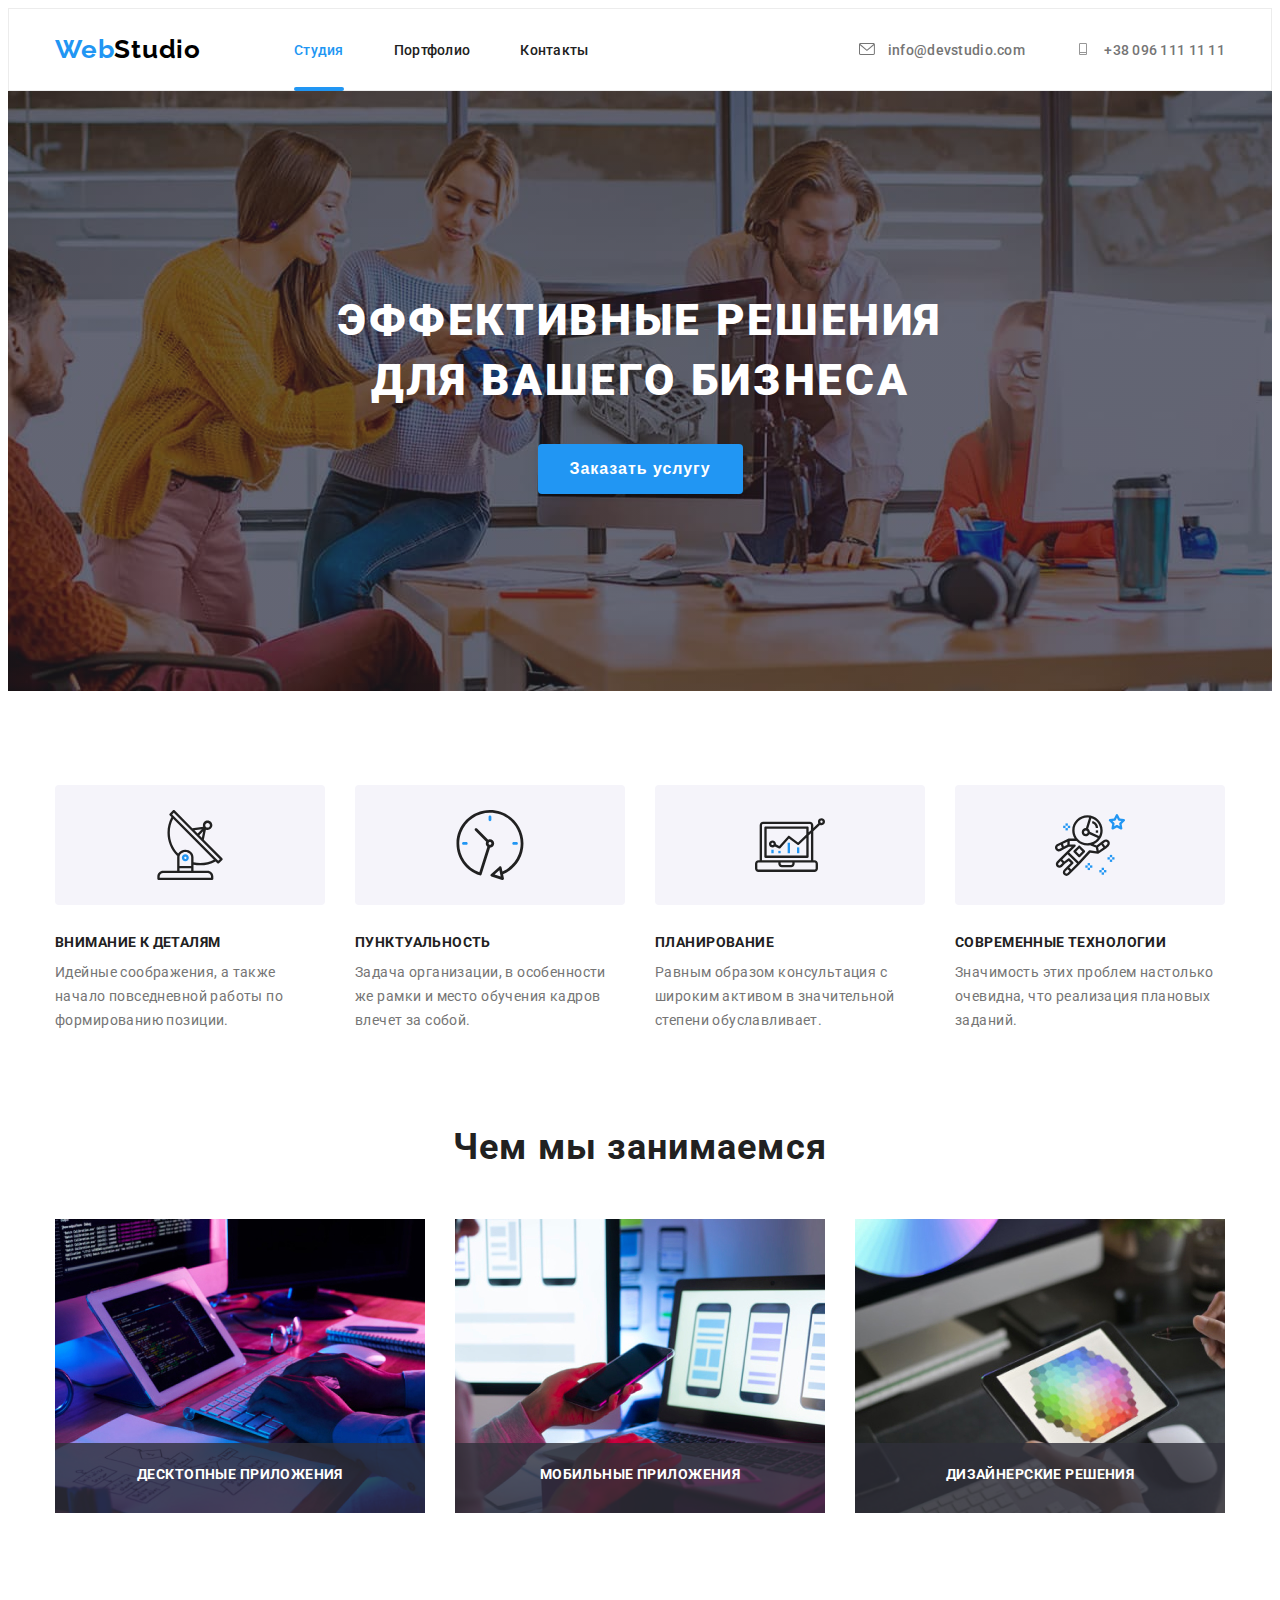
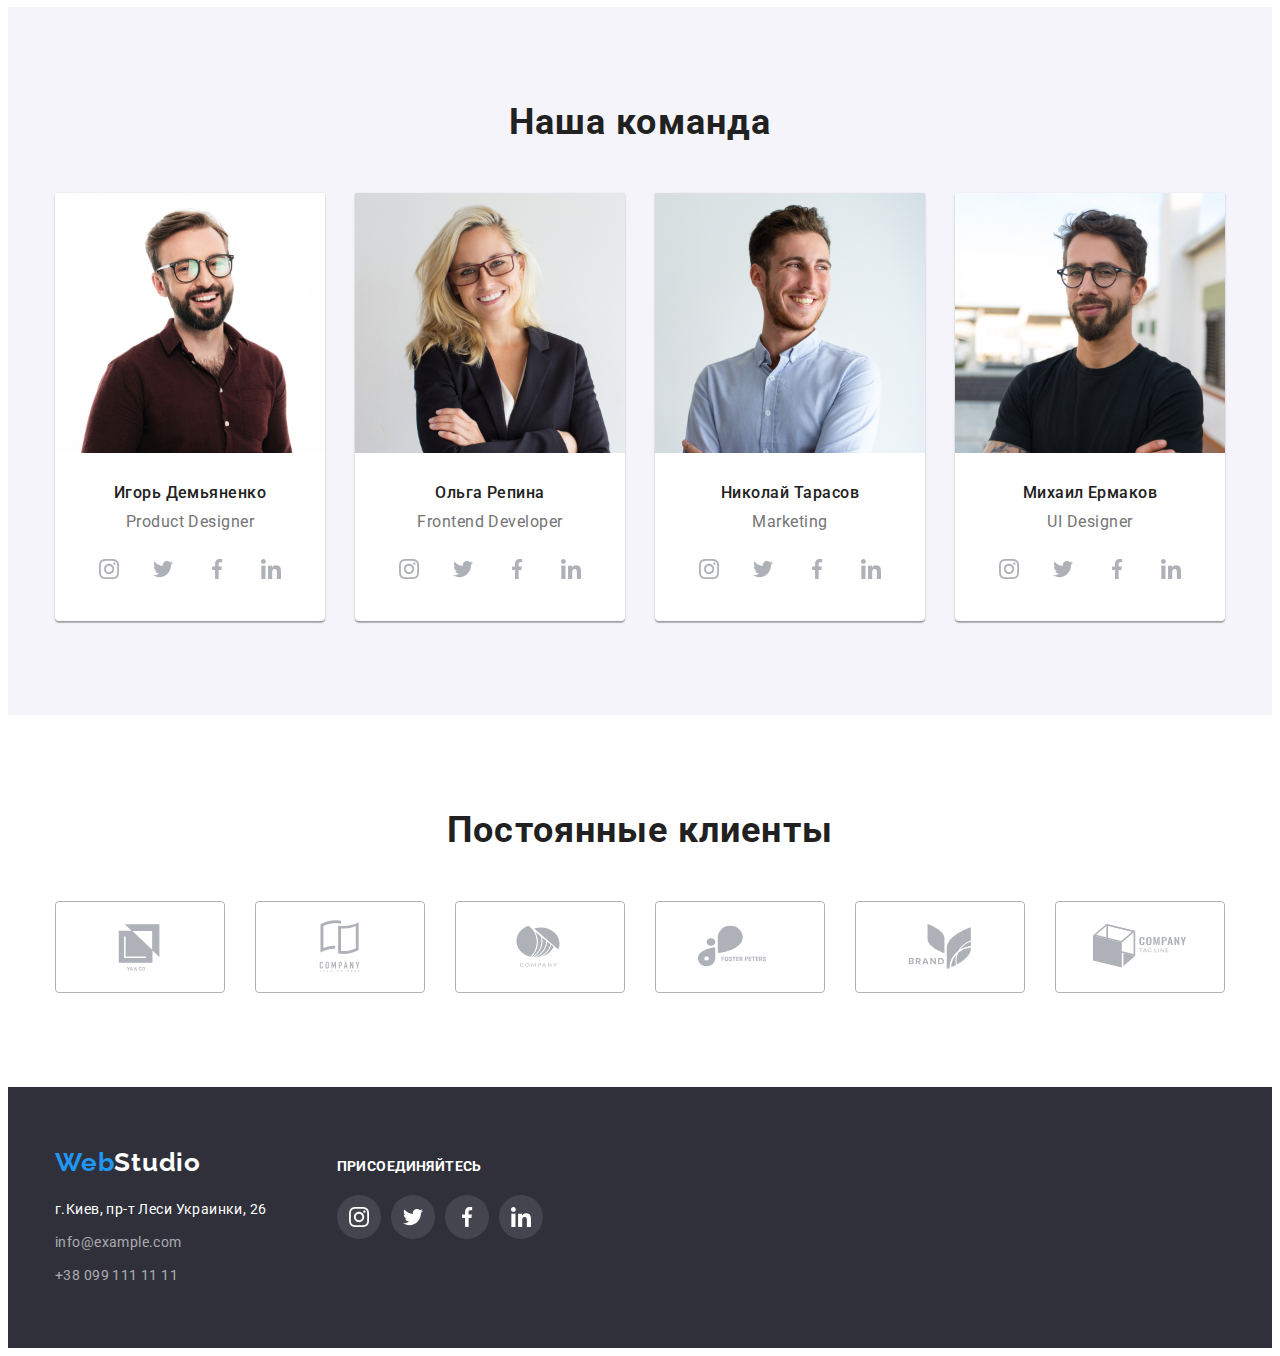
==== index.html @ aff3596e "clone" ====
<!DOCTYPE html>
<html lang="en">
<head>
    <meta charset="UTF-8">
    <meta http-equiv="X-UA-Compatible" content="IE=edge">
    <meta name="viewport" content="width=device-width, initial-scale=1.0">

    <link rel="preconnect" href="https://fonts.googleapis.com">
    <link rel="preconnect" href="https://fonts.gstatic.com" crossorigin>
    <link href="https://fonts.googleapis.com/css2?family=Raleway:wght@700&family=Roboto:wght@400;500;700;900&display=swap" rel="stylesheet">
    <title>Document</title>
    <link rel="stylesheet" href="https://cdnjs.cloudflare.com/ajax/libs/modern-normalize/1.1.0/modern-normalize.min.css" integrity="sha512-wpPYUAdjBVSE4KJnH1VR1HeZfpl1ub8YT/NKx4PuQ5NmX2tKuGu6U/JRp5y+Y8XG2tV+wKQpNHVUX03MfMFn9Q==" crossorigin="anonymous" referrerpolicy="no-referrer" />
    <link rel="stylesheet" href="./css/styles.css">
</head>
<body>
    <!--Шапка-->
    <header class="header">
        <div class="container">
            <nav class="header-nav">
        <a href="./index.html" class="logo">Web<span class="logotype">Studio</span></a>
        <ul class="site-nav list">
            <li class="nav-list"><a href="./index.html" class="nav link current">Студия</a></li>
            <li class="nav-list"><a href="./portfolio.html" class="nav link">Портфолио</a></li>
            <li class="nav-list"><a href="" class="nav link">Контакты</a></li>
        </ul>
         </nav>
         <ul class="contact list">
             <li><a href="mailto:info@devstudio.com" class="mail contact-link"> 
                    <svg class="contact-soc-icon" width="16px" height="12px" >
                        <use href="./images/icons.svg#icon-envelope"></use>
                    </svg> info@devstudio.com</a></li>
             <li><a href="tel:+380961111111" class="number contact-link"> <svg class="contact-soc-icon" width="16px" height="12px" >
                <use href="./images/icons.svg#icon-vector"></use>
            </svg> +38 096 111 11 11</a></li>
         </ul>
        </div>
    </header>
    <!--Мейн-->
    <main>
    <!--Герой-->
    <section class="hero icon">
        <div class="container">
        <h1 class="hero-title">Эффективные решения <br> для вашего бизнеса</h1>
        <button type="button" class="button" data-modal-open>Заказать услугу</button>
    
    
    </div>
    </section>
    <!--Переваги-->
    <section class="section benefits">
        <div class="container">
        <h2 class="visually-hidden">Наши преимущества</h2>
        
        <ul class="feature-list list">
        <li class="title-list">
            <div class="benefits-soc-item"><svg class="benefits-soc-icon" width="70px" height="70px" >
                <use href="./images/icons.svg#icon-antenna"></use>
            </svg></div>
            <h3 class="title">Внимание к деталям</h3>
        
            <p class="subtitle">Идейные соображения, а также начало повседневной работы по формированию позиции.</p>
        </li>
        <li class="title-list">
            <div class="benefits-soc-item"><svg class="benefits-soc-icon" width="70px" height="70px" >
                <use href="./images/icons.svg#icon-clock"></use>
            </svg></div>
            <h3 class="title">Пунктуальность</h3>
            <p class="subtitle">Задача организации, в особенности же рамки и место обучения кадров влечет за собой.</p>
        </li>
        <li class="title-list">
            <div class="benefits-soc-item"><svg class="benefits-soc-icon" width="70px" height="70px" >
                <use href="./images/icons.svg#icon-diagram"></use>
            </svg></div>
            <h3 class="title">Планирование</h3>
            <p class="subtitle">Равным образом консультация с широким активом в значительной степени обуславливает.</p>
        </li>
        <li class="title-list">
            <div class="benefits-soc-item"><svg class="benefits-soc-icon" width="70px" height="70px" >
                <use href="./images/icons.svg#icon-astronaut"></use>
            </svg></div>
            <h3 class="title">Современные технологии</h3>
            <p class="subtitle">Значимость этих проблем настолько очевидна, что реализация плановых заданий.</p>
        </li>
        </ul>
        </div>
    </section>
    <!--Чим займаємось-->
    <section class="section work">
        <div class="container">
        <h2 class="section-title">Чем мы занимаемся</h2>
        <ul class="list photo-to-occupy">
        <li class="occopy-photo ">
            <div class="work-photo link"> 
                <img src="./images/img1.jpg" alt="фото-1" width="370" height="294"> 
                <p class="occopy-text">Десктопные приложения</p>
            </div>
        </li>
        <li class="occopy-photo">
            <div class="work-photo link"> 
                <img src="./images/img2.jpg" alt="фото-2" width="370" height="294"> 
                <p class="occopy-text">Мобильные приложения</p>
            </div>
        </li>
        <li class="occopy-photo">
            <div class="work-photo link"> 
                <img src="./images/img3.jpg" alt="фото-3" width="370" height="294"> 
                <p class="occopy-text">Дизайнерские решения</p>
            </div>
        </li>
        </ul>
        </div>
    </section>
    <!--Наша команда-->
    <section class="section team">
        <div class="container">
        <h2 class="section-title">Наша команда</h2>
        <ul class="list our-photos">
            <li class="about-us">
                <a href="" class="text-link"> <img src="./images/img4.jpg" alt="фото-4" width="270" height="260">
                <h3 class="name"> Игорь Демьяненко </h3> <p class="profession">Product Designer</p>
                </a>
                <ul class="employee-soc-list list">
                <li class="employee-soc-item">
                    <a href="" class="employee-soc-link link">
                        <svg class="employee-soc-icon" width="20px" height="20px" >
                            <use href="./images/icons.svg#icon-instagram"></use>
                        </svg>
                    </a>
                </li>
                <li class="employee-soc-item">
                    <a href="" class="employee-soc-link link">
                        <svg class="employee-soc-icon" width="20px" height="20px" >
                            <use href="./images/icons.svg#icon-twitter"></use>
                        </svg>
                    </a>
                </li>
                <li class="employee-soc-item">
                    <a href="" class="employee-soc-link link">
                        <svg class="employee-soc-icon" width="20px" height="20px" >
                            <use href="./images/icons.svg#icon-facebook"></use>
                        </svg>
                    </a>
                </li>
                <li class="employee-soc-item">
                    <a href="" class="employee-soc-link link">
                        <svg class="employee-soc-icon" width="20px" height="20px" >
                            <use href="./images/icons.svg#icon-linkedin"></use>
                        </svg>
                    </a>
                </li>
                </ul>
            </li>
            <li class="about-us">
                <a href="" class="text-link"> <img src="./images/img5.jpg" alt="фото-5" width="270" height="260">
                <h3 class="name"> Ольга Репина </h3> <p class="profession">Frontend Developer</p> 
            </a>
            <ul class="employee-soc-list list">
                <li class="employee-soc-item">
                    <a href="" class="employee-soc-link link">
                        <svg class="employee-soc-icon" width="20px" height="20px" >
                            <use href="./images/icons.svg#icon-instagram"></use>
                        </svg>
                    </a>
                </li>
                <li class="employee-soc-item">
                    <a href="" class="employee-soc-link link">
                        <svg class="employee-soc-icon" width="20px" height="20px" >
                            <use href="./images/icons.svg#icon-twitter"></use>
                        </svg>
                    </a>
                </li>
                <li class="employee-soc-item">
                    <a href="" class="employee-soc-link link">
                        <svg class="employee-soc-icon" width="20px" height="20px" >
                            <use href="./images/icons.svg#icon-facebook"></use>
                        </svg>
                    </a>
                </li>
                <li class="employee-soc-item">
                    <a href="" class="employee-soc-link link">
                        <svg class="employee-soc-icon" width="20px" height="20px" >
                            <use href="./images/icons.svg#icon-linkedin"></use>
                        </svg>
                    </a>
                </li>
                </ul>

            </li>
            <li class="about-us">
                <a href="" class="text-link"> <img src="./images/img6.jpg" alt="фото-5" width="270" height="260">
                <h3 class="name"> Николай Тарасов </h3> <p class="profession">Marketing</p> 
            </a>
            <ul class="employee-soc-list list">
                <li class="employee-soc-item">
                    <a href="" class="employee-soc-link link">
                        <svg class="employee-soc-icon" width="20px" height="20px" >
                            <use href="./images/icons.svg#icon-instagram"></use>
                        </svg>
                    </a>
                </li>
                <li class="employee-soc-item">
                    <a href="" class="employee-soc-link link">
                        <svg class="employee-soc-icon" width="20px" height="20px" >
                            <use href="./images/icons.svg#icon-twitter"></use>
                        </svg>
                    </a>
                </li>
                <li class="employee-soc-item">
                    <a href="" class="employee-soc-link link">
                        <svg class="employee-soc-icon" width="20px" height="20px" >
                            <use href="./images/icons.svg#icon-facebook"></use>
                        </svg>
                    </a>
                </li>
                <li class="employee-soc-item">
                    <a href="" class="employee-soc-link link">
                        <svg class="employee-soc-icon" width="20px" height="20px" >
                            <use href="./images/icons.svg#icon-linkedin"></use>
                        </svg>
                    </a>
                </li>
                </ul>

            </li>
            <li class="about-us">
            <a href="" class="text-link"> <img src="./images/img7.jpg" alt="фото-7" width="270" height="260">
                <h3 class="name"> Михаил Ермаков </h3> <p class="profession">UI Designer</p>
            </a>
            <ul class="employee-soc-list list">
                <li class="employee-soc-item">
                    <a href="" class="employee-soc-link link">
                        <svg class="employee-soc-icon" width="20px" height="20px" >
                            <use href="./images/icons.svg#icon-instagram"></use>
                        </svg>
                    </a>
                </li>
                <li class="employee-soc-item">
                    <a href="" class="employee-soc-link link">
                        <svg class="employee-soc-icon" width="20px" height="20px" >
                            <use href="./images/icons.svg#icon-twitter"></use>
                        </svg>
                    </a>
                </li>
                <li class="employee-soc-item">
                    <a href="" class="employee-soc-link link">
                        <svg class="employee-soc-icon" width="20px" height="20px" >
                            <use href="./images/icons.svg#icon-facebook"></use>
                        </svg>
                    </a>
                </li>
                <li class="employee-soc-item">
                    <a href="" class="employee-soc-link link">
                        <svg class="employee-soc-icon" width="20px" height="20px" >
                            <use href="./images/icons.svg#icon-linkedin"></use>
                        </svg>
                    </a>
                </li>
            </ul>
        </ul>
        </div>
    </section>
    <!-- Постоянные клиенты -->
    <section class="customers">
        <div class="container">
            <h2 class="section-title">Постоянные клиенты</h2>

            <ul class="customers-list list">
                <li class="customers-soc-item">
                    <a href="" class="customers-soc-link link">
                        <svg class="customers-soc-icon" width="106px" height="60px" >
                            <use href="./images/icons.svg#icon-Logo5"></use>
                        </svg>
                    </a>
                </li>
                <li class="customers-soc-item">
                    <a href="" class="customers-soc-link link">
                        <svg class="customers-soc-icon" width="106px" height="60px" >
                            <use href="./images/icons.svg#icon-Logo4"></use>
                        </svg>
                    </a>
                </li>
                <li class="customers-soc-item">
                    <a href="" class="customers-soc-link link">
                        <svg class="customers-soc-icon" width="106px" height="60px" >
                            <use href="./images/icons.svg#icon-Logo3"></use>
                        </svg>
                    </a>
                </li>
                <li class="customers-soc-item">
                    <a href="" class="customers-soc-link link">
                        <svg class="customers-soc-icon" width="106px" height="60px" >
                            <use href="./images/icons.svg#icon-Logo2"></use>
                        </svg>
                    </a>
                </li>
            
            <li class="customers-soc-item">
                <a href="" class="customers-soc-link link">
                    <svg class="customers-soc-icon" width="106px" height="60px" >
                        <use href="./images/icons.svg#icon-Logo1"></use>
                    </svg>
                </a>
            </li>
        
        <li class="customers-soc-item">
            <a href="" class="customers-soc-link link">
                <svg class="customers-soc-icon" width="106px" height="60px" >
                    <use href="./images/icons.svg#icon-Logo"></use>
                </svg>
            </a>
        </li>
                </ul>

        </div>
    </section>

    </main>
    <!--Футер-->
    <footer class="futer-icon">
        <div class="container futer-container">
        <div>
        <a href="./index.html" class="logo futer-logo">Web<span class="logo-light">Studio</span></a>
        <address class="adress-futer">
            <p class="location-futer">г.Киев, пр-т Леси Украинки, 26</p>
            <ul class="list">
                <li class="contacts-futer">
            <a href="mailto:info@example.com" class="contacts">info@example.com</a>  <br>
            </li>
            <li class="contacts-futer">
            <a href="tel:+38099111111" class="contacts">+38 099 111 11 11</a> 
            </li>
            </ul>
        </address>
    </div>
    <div class="futer-list">
        <p class="text-futer">присоединяйтесь</p>

            <ul class="futer-soc-list list">
                <li class="futer-soc-item">
                    <a href="" class="futer-soc-link link">
                        <svg class="futer-soc-icon" width="20px" height="20px" >
                            <use href="./images/icons.svg#icon-instagram"></use>
                        </svg>
                    </a>
                </li>
                <li class="futer-soc-item">
                    <a href="" class="futer-soc-link link">
                        <svg class="futer-soc-icon" width="20px" height="20px" >
                            <use href="./images/icons.svg#icon-twitter"></use>
                        </svg>
                    </a>
                </li>
                <li class="futer-soc-item">
                    <a href="" class="futer-soc-link link">
                        <svg class="futer-soc-icon" width="20px" height="20px" >
                            <use href="./images/icons.svg#icon-facebook"></use>
                        </svg>
                    </a>
                </li>
                <li class="futer-soc-item">
                    <a href="" class="futer-soc-link link">
                        <svg class="futer-soc-icon" width="20px" height="20px" >
                            <use href="./images/icons.svg#icon-linkedin"></use>
                        </svg>
                    </a>
                </li>
                </ul>
            </div>
        </div>


    </footer>
    <div class="backdrop is-hidden" data-modal>
        <div class="modal">
            <p>

            </p>
            <button type="button" class="modal-close-btn" data-modal-close><svg class="benefits-soc-icon" width="11px" height="11px" >
                <use href="./images/icons.svg#icon-Vector"></use>
            </svg></button>
        </div>
    </div>
    <script src="./js/modal.js"></script>
</body>
</html>
---- css/styles.css ----
:root {
    --primary-text-color: #757575;
    --title-text-color: #000000;
    --accent-color: #2196F3;
    --header-color: #212121;
    --background-white-color: #FFFFFF;
    --backgroubd-color: #2F303A;
    --portfolio-background-buttom: #F5F4FA;
    --padding-backdown: 94px;
}
* {
    box-sizing: border-box;
}
p,
h1,
h2,
h3,
h4,
h5,
h6 {
    margin: 0;
}
ul {
    margin: 0;
    padding: 0;
}
img {
    display: block;
    max-width: 100%;
    height: auto;
}

body {
    background-color: var(--background-white-color);
    color:var(--primary-text-color);
    font-family: Roboto, sans-serif;
}
.link {
    text-decoration: none;
}

.container {
    width: 1200px;
    margin: auto ;
    padding-left: 15px;
    padding-right: 15px;
    /* outline: 1px solid red; */
}

.list {
    list-style: none;
}
/* -------------- Logo -------------- */

header {
    border-width: 1px;
    border-style: solid;
    border-color: #ECECEC;
}

.logo {
color: var(--accent-color); 

font-family: Raleway, sans-serif;
font-weight: 700;
font-size: 26px;
line-height: 1.19;
letter-spacing: 0.03em;
text-decoration: none;
}

.header .logo {
margin-right: 93px;
padding-top: 25px;
padding-bottom: 25px;
}
.logotype {
    color:var(--title-text-color);
}
.contact.list {
    display: flex;
    margin-left: auto;
}

.contact .contact-link{
    color: var(--primary-text-color);
    font-weight: 500;
    font-size: 14px;
    line-height: 1.14;
    letter-spacing: 0.02em;
    text-decoration: none;

    transition: color 250ms linear, transform 250ms cubic-bezier(0.4, 0, 0.2, 1);
    

}
.contact .contact-link:hover,
.contact .contact-link:focus{
    color: var(--accent-color);
}


/* -------------- Site nav --------------  */
.site-nav .link {
    color: var(--header-color);
    font-weight: 500;
    font-size: 14px;
    line-height: 1.14;
    letter-spacing: 0.02em;
    text-decoration: none;
    
    
}

.nav {
    padding-top: 32px;
    padding-bottom: 32px;
    position: relative;
}

.site-nav .link {
    transition: color 250ms linear, transform 250ms cubic-bezier(0.4, 0, 0.2, 1);
    
}

.site-nav .link:hover, 
.site-nav .link:focus {
    color: var(--accent-color);
}
.site-nav .link.current {
    color: var(--accent-color);
}
.nav-list:not(:last-child) {
    margin-right: 50px;
}

.header .container {
    display: flex;
    align-items: center;
}
.number {
    padding-top: 32px;
    padding-bottom: 32px;
}

.mail {
    margin-right: 50px;
    padding-top: 32px;
    padding-bottom: 32px;
}


.site-nav {
    display: flex;
    align-items: center;
    
}
.header-nav {
    display: flex; 
    align-items: center;   
}

.mail.contact-link {
    color: var(--primary-text-color);
}

.contact-soc-icon {
    margin-right: 10px;
    fill: currentColor;
    
    transition: color 250ms linear, transform 250ms cubic-bezier(0.4, 0, 0.2, 1);
    
}
.contact-soc-icon:hover
.contact-soc-icon:focus {
    color: var(--accent-color);
}

.current::after {
    content:"";
    position: absolute;
    bottom: -1px;

    display: block;
    width: 100%;
    height: 4px;

    border-radius: 4px;
    background-color: var(--accent-color);
    filter: drop-shadow(0px 4px 4px rgba(0, 0, 0, 0,25));
}

/* -------------- Hero -------------- */
.hero .hero-title {
    color: var(--background-white-color);
    font-weight: 900;
    font-size: 44px;
    line-height: 1.36;
    text-align: center;
    letter-spacing: 0.06em;
    text-transform: uppercase;
}
.hero.icon,
.icon {
    background-color: var(--backgroubd-color);
    background-image: linear-gradient(rgba(47, 48, 58, 0.4),
    rgba(47, 48, 58, 0.4)), 
    url(../images/Img17.jpg);
    background-repeat: no-repeat;
    background-position: center;
    background-size: cover;
    max-width: 1600px;
    margin: 0 auto;
    padding-top: 200px;
    padding-bottom: 197px;
    text-align: center;
}
.button {
    color: var(--background-white-color);
    background-color: var(--accent-color);
    border-style: none;
    font-weight: 700;
    font-size: 16px;
    line-height: 1.88;
    display: flex;
    align-items: center;
    text-align: center;
    letter-spacing: 0.06em;

    display: inline-block;
    padding: 10px 32px;
    min-width: 200px;
    min-height: 50px;
    margin-top: 33px;
    box-shadow: 0px 4px 4px rgba(0, 0, 0, 0.15);
    border-radius: 4px;
}
.is-hidden {
    visibility: hidden;
    opacity: 0;
    pointer-events: none;
}

.backdrop {
    position: fixed;
    top: 0;
    left: 0;
    width: 100%;
    height: 100%;
    background-color: rgba(0, 0, 0, 0.2);
    transition: opacity 300ms linear, visibility 300ms linear;
}
.modal {
    position: absolute;
    top: 50%;
    left: 50%;
    transform: translate(-50%, -50%) scale(1);
    width: 530px;
    min-height: 580px;
    background-color: var(--background-white-color);
    border-radius: 4px;
    transition: transform 300ms linear;
}
.backdrop.is-hidden .modal {
    transform: translate(-50%, -50%) scale(0);
}

.modal-close-btn {
    position: absolute;
    top: 8px;
    right: 8px;
    width: 30px;
    height: 30px;
    border: 1px solid rgba(0, 0, 0, 0.1);
    border-radius: 50%;
    background-color: transparent;
    display: flex;
    align-items: center;
    justify-content: center;
}

/* -------------- Section -------------- */
.section .section-title {
    color: var(--header-color);
    font-weight: 700;
    font-size: 36px;
    line-height: 1.17;
    text-align: center;
    letter-spacing: 0.03em;
}


.subtitle {
    color: var(--primary-text-color);
    font-size: 14px;
    line-height: 1.71;
    letter-spacing: 0.03em;
    margin-top: 10px;
    width: 270px;
}

.section.benefits {
    padding-top: var(--padding-backdown);
}

.section.work {
    text-align: center;
    padding-top: var(--padding-backdown);
    padding-bottom: var(--padding-backdown);
}

.photo-to-occupy {
    margin-top: 50px;
}
.work-photo {
    position: relative;
}

.occopy-text {
    position: absolute;
    
    top: 224px;
    font-weight: 700;
    font-size: 14px;
    line-height: 1.14;
    color: var(--background-white-color) ;
    background-color: rgba(47, 48, 58, 0.8);;
    letter-spacing: 0.03em;
    text-transform: uppercase;
    width: 100%;
    min-height: 70px;
    padding-top: 24px;
}

/* -------------- Feature -------------- */

.feature-list .title {
    color: var(--header-color);
}
.title{
    font-weight: 700;
    font-size: 14px;
    line-height: 1.14;
    letter-spacing: 0.03em;
    text-transform: uppercase;

}

.title-list:not(:last-child) {
margin-right: 30px;
}

.feature-list{
    display: flex;
}

.visually-hidden {
    position: absolute;
    white-space: nowrap;
    width: 1px;
    height: 1px;
    overflow: hidden;
    border: 0;
    padding: 0;
    clip: rect(0 0 0 0);
    clip-path: inset(50%);
    margin: -1px;
}


.benefits-soc-item {
    width: 270px;
    height: 120px;
    display: flex;
    justify-content: center;
    align-items: center;
    border-radius: 4px;
    background-color: #F5F4FA;
    margin-bottom: 30px;
}

/* -------------- Team -------------- */

.our-photos {
    display: flex;
    padding-top: 50px;
}
.photo-to-occupy {
    display: flex;
}
.occopy-photo:not(:last-child){
    margin-right: 30px;
}

.name {
    color: var(--header-color);
    font-weight: 500;
    font-size: 16px;
    line-height: 1.19;
    letter-spacing: 0.03em;
    text-decoration: none;
    padding-top: 30px;
}

.profession {
    color: var(--primary-text-color);
    font-weight: 400;
    font-size: 16px;
    line-height: 1.19;
    letter-spacing: 0.03em;
    margin-top: 10px;
    margin-bottom: 16px;
}
.about-us:not(:last-child){
    margin-right: 30px;
}

.section.team {
    background-color: #F5F4FA;
    padding-top: 94px;
    padding-bottom: var(--padding-backdown);
}
.text-link {
    text-decoration: none;
    margin: 0px;
    max-width: 270px;
}
.about-us {
    background-color: var(--background-white-color);
    padding-bottom: 30px;
    max-width: 270px;
    text-align: center;

    box-shadow: 0px 1px 3px rgba(0, 0, 0, 0.12), 0px 1px 1px rgba(0, 0, 0, 0.14), 0px 2px 1px rgba(0, 0, 0, 0.2);
border-radius: 0px 0px 4px 4px;
}
.we {
    text-decoration: none;
}
.employee-soc-list {
    display: flex;
    justify-content: center;
}

.employee-soc-item {
    width: 44px;
    height: 44px;
    margin-left: 10px;
}

.employee-soc-item:first-child{
    margin-left: 0px;
}

.employee-soc-link {
    display: flex;
    width: 100%;
    height: 100%;
    border-radius: 50%;
    background-color: var(--background-white-color);
    justify-content: center;
    align-items: center;
    color: #AFB1B8;
    transition: color 250ms linear, background-color 250ms linear,
    transform 250ms cubic-bezier(0.4, 0, 0.2, 1);
    
}

.employee-soc-icon {
    fill: currentColor ; 
    
}

.employee-soc-link:hover, .employee-soc-link:focus{
    background-color: var(--accent-color);
    color: var(--background-white-color) ;

}
/* Customers */
.customers .section-title {
    color: var(--header-color);
    font-weight: 700;
    font-size: 36px;
    line-height: 1.17;
    text-align: center;
    letter-spacing: 0.03em;

}
.customers {

    padding-top: var(--padding-backdown);
    padding-bottom: var(--padding-backdown);
}

.customers-list {
    display: flex;
    justify-content: center;

    margin-top: 50px;

}

.customers-soc-item {
    width: 170px;
    height: 92px;
    margin-left: 30px;
}
.customers-soc-item:first-child{
    margin-left: 0px;
}

.customers-soc-link {
    display: flex;
    width: 100%;
    height: 100%;
    background-color: var(--background-white-color);
    justify-content: center;
    align-items: center;
    color: #AFB1B8;
    
    border-width: 1px;
    border-style: solid;
    border-color: #AFB1B8;
    border-radius: 4px;

    transition: color 250ms linear, border-color 250ms linear,
    transform 250ms cubic-bezier(0.4, 0, 0.2, 1);
    
}


.customers-soc-icon {
    fill: currentColor ; 
}

.customers-soc-link:hover, .customers-soc-link:focus{
    border-color: var(--accent-color);
    color: var(--accent-color) ;

}

/* Futer */
.logo-light {
    color: var(--background-white-color);
    font-family: Raleway, sans-serif;
    font-weight: 700;
    font-size: 26px;
    line-height: 1.19;
    letter-spacing: 0.03em;
}
address {
    color: var(--background-white-color);
    font-style: normal;
    font-size: 14px;
    line-height: 1.71;
    letter-spacing: 0.03em;
}
.contacts {
    color: rgba(255, 255, 255, 0.6);
    text-decoration: none;
    margin-bottom: 9px;
    transition: color 250ms linear, transform 250ms cubic-bezier(0.4, 0, 0.2, 1);
    
}

.contacts:hover,
.contacts:focus {
    color: var(--accent-color);
}

.contacts-futer {
    margin-top: 9px;
}

.futer-icon {
    background-color: var(--backgroubd-color);
    padding-top: 60px;
    padding-bottom: 60px;

}
.text-futer {
    color: var(--background-white-color);
    font-style: normal;
    font-weight: 700;
    font-size: 14px;
    line-height: 1.14;
    letter-spacing: 0.03em;
    text-transform: uppercase;
}

.adress-futer {
    margin-top: 20px;
}
.futer-container {
    display: flex;
    align-items: baseline;
}

.futer-soc-list {
    display: flex;
    margin-top: 20px;
}
.futer-soc-link {
    display: flex;
width: 100%;
height: 100%;
border-radius: 50%;
background-image:linear-gradient(rgba(255, 255, 255, 0.1), rgba(255, 255, 255, 0.1)); 
justify-content: center;
align-items: center;
color: var(--background-white-color);
transition: background-color 250ms linear,
    color 250ms linear, 
    transform 250ms cubic-bezier(0.4, 0, 0.2, 1);
    
}

.futer-soc-icon {
    fill: currentColor;
}

.futer-list {
    margin-left: 70px;
}
.futer-soc-item {
    width: 44px;
    height: 44px;
    margin-left: 10px;
    
}

.futer-soc-item:first-child{
    margin-left: 0px;
}

.futer-soc-link:hover, .futer-soc-link:focus{
    background-color: var(--accent-color);
    color: var(--background-white-color) ;

}

/* -------------- PORTFOLIO -------------- */
.subject-button {
    color: var(--header-color);
    background-color: var(--portfolio-background-buttom);
    font-weight: 500;
    font-size: 16px;
    line-height: 1.62;
    text-align: center;
    letter-spacing: 0.03em;
    padding: 6px 22px;
    border: 0px solid;
    border-radius: 4px;
    transition: color 250ms linear, 
    box-shadow 250ms linear,
    background-color 250ms linear,
    transform 250ms cubic-bezier(0.4, 0, 0.2, 1);
}

.btn {
    display: flex;
    justify-content: center;
}

.every-btn:not(:last-child){
    margin-right: 8px;
}

.subject-button:hover,
.subject-button:focus {
    color: var(--background-white-color);
    background-color:var(--accent-color) ;
    box-shadow: 0px 3px 1px rgba(0, 0, 0, 0.1), 0px 1px 2px rgba(0, 0, 0, 0.08), 0px 2px 2px rgba(0, 0, 0, 0.12);
}

.subject-desk {
    font-weight: 700;
    font-size: 18px;
    line-height: 2;
    letter-spacing: 0.06em;
    color: var(--header-color);
}
.section-content {
    font-size: 16px;
    line-height: 1.19;
    letter-spacing: 0.03em;
    color: var(--primary-text-color);
    margin-top: 4px;
}
.list-decoration {
    text-decoration: none;
    margin: 0px;
}

.subject {
    padding-top: var(--padding-backdown);
    padding-bottom: var(--padding-backdown);
}

.decoration {
    margin-top: 50px;
}

.project-name {
    background-color: var(--background-white-color);
    width: 370px;
    border: 1px solid #EEEEEE;
    transition: border 250ms linear, box-shadow 250ms linear, transform 250ms cubic-bezier(0.4, 0, 0.2, 1);
    
}
.list.decoration {
    display: flex;
    flex-wrap: wrap;
    gap: 30px;
}

.project-title {
    padding: 20px 24px;
}
.project-name:hover,
.project-name:focus {
    border: 1px solid #EEEEEE;
box-shadow: 0px 1px 1px rgba(0, 0, 0, 0.12), 0px 4px 4px rgba(0, 0, 0, 0.06), 1px 4px 6px rgba(0, 0, 0, 0.16);
}

.project-name:hover .project-text {
    transform: translateY(0); 
    
}
.project-wrap{
position: relative;
overflow: hidden;  
}

.project-text {
    position: absolute;
    top: 0px;

    font-size: 18px;
    line-height: 1.6;
    color: var(--background-white-color);
    background-color: rgba(33, 150, 243, 0.9);
    padding: 63px 24px;
    transform: translateY(100%);
    transition: transform 300ms linear;
}
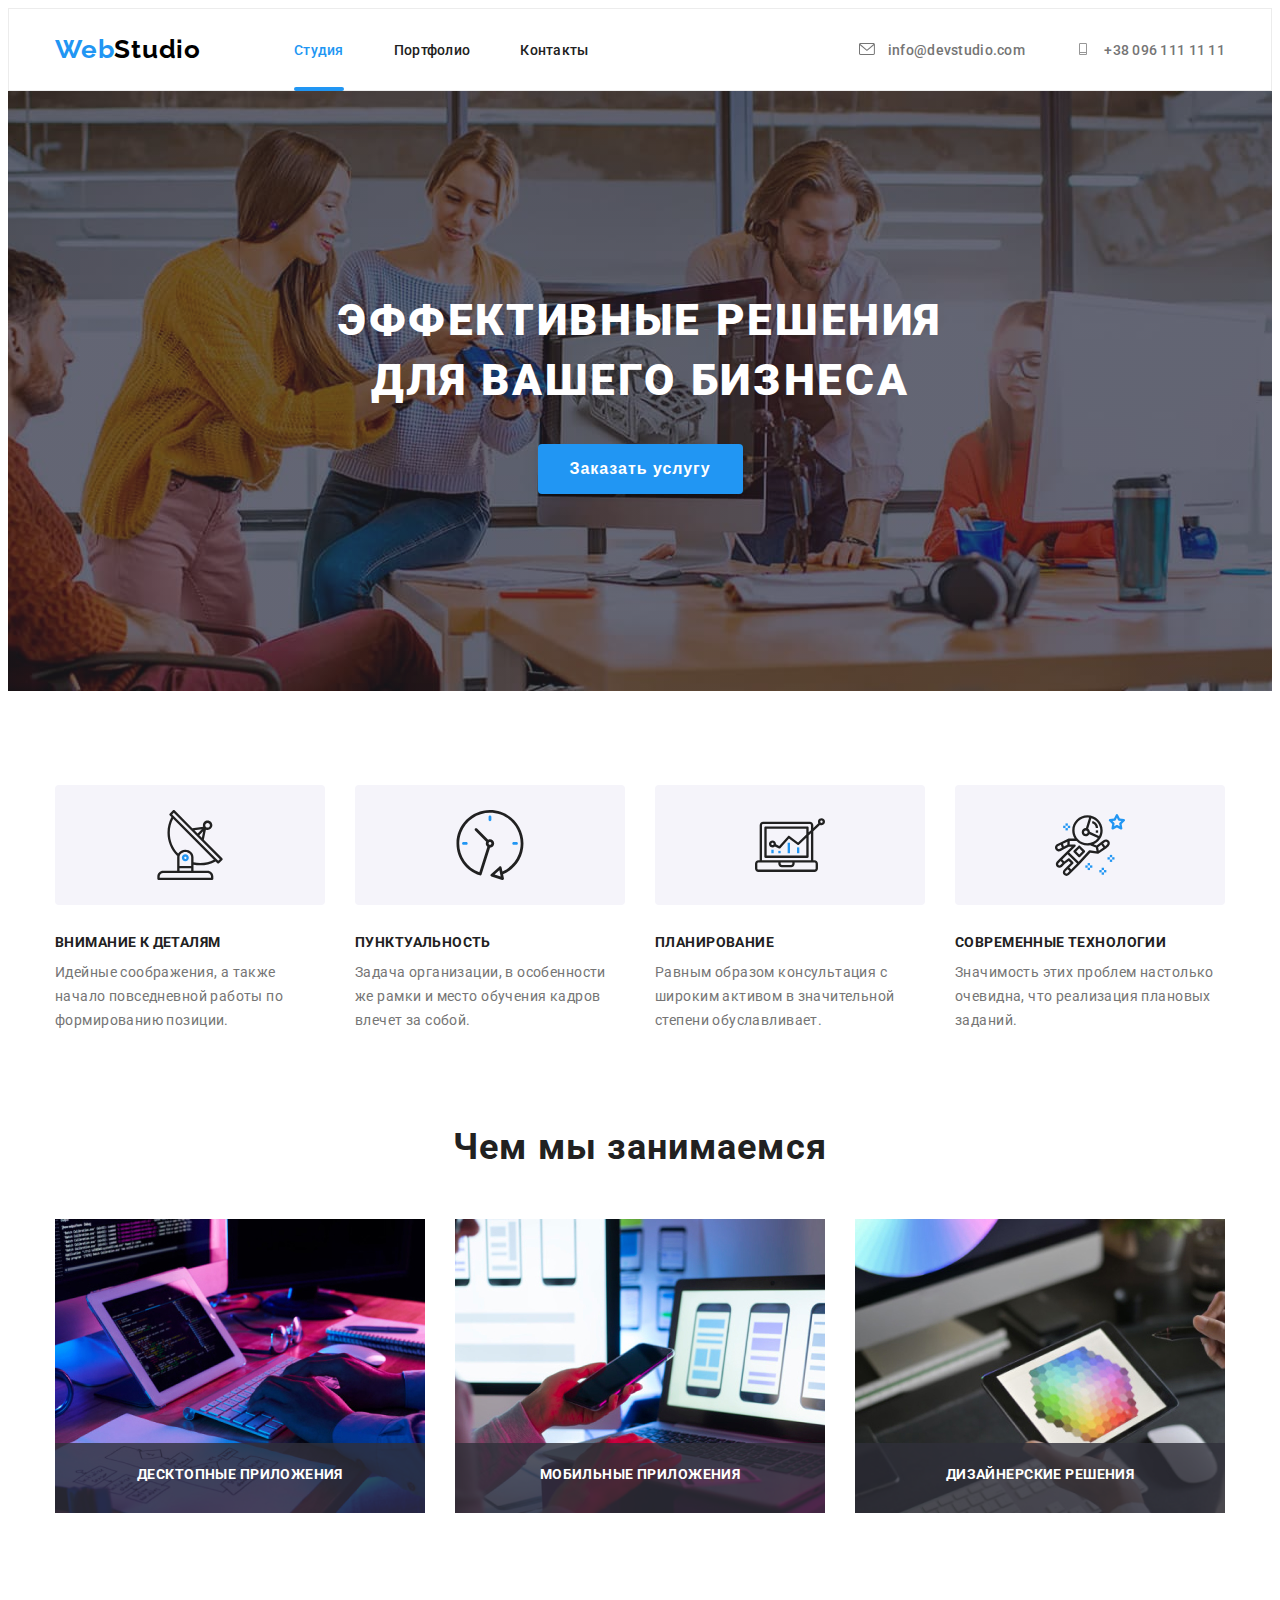
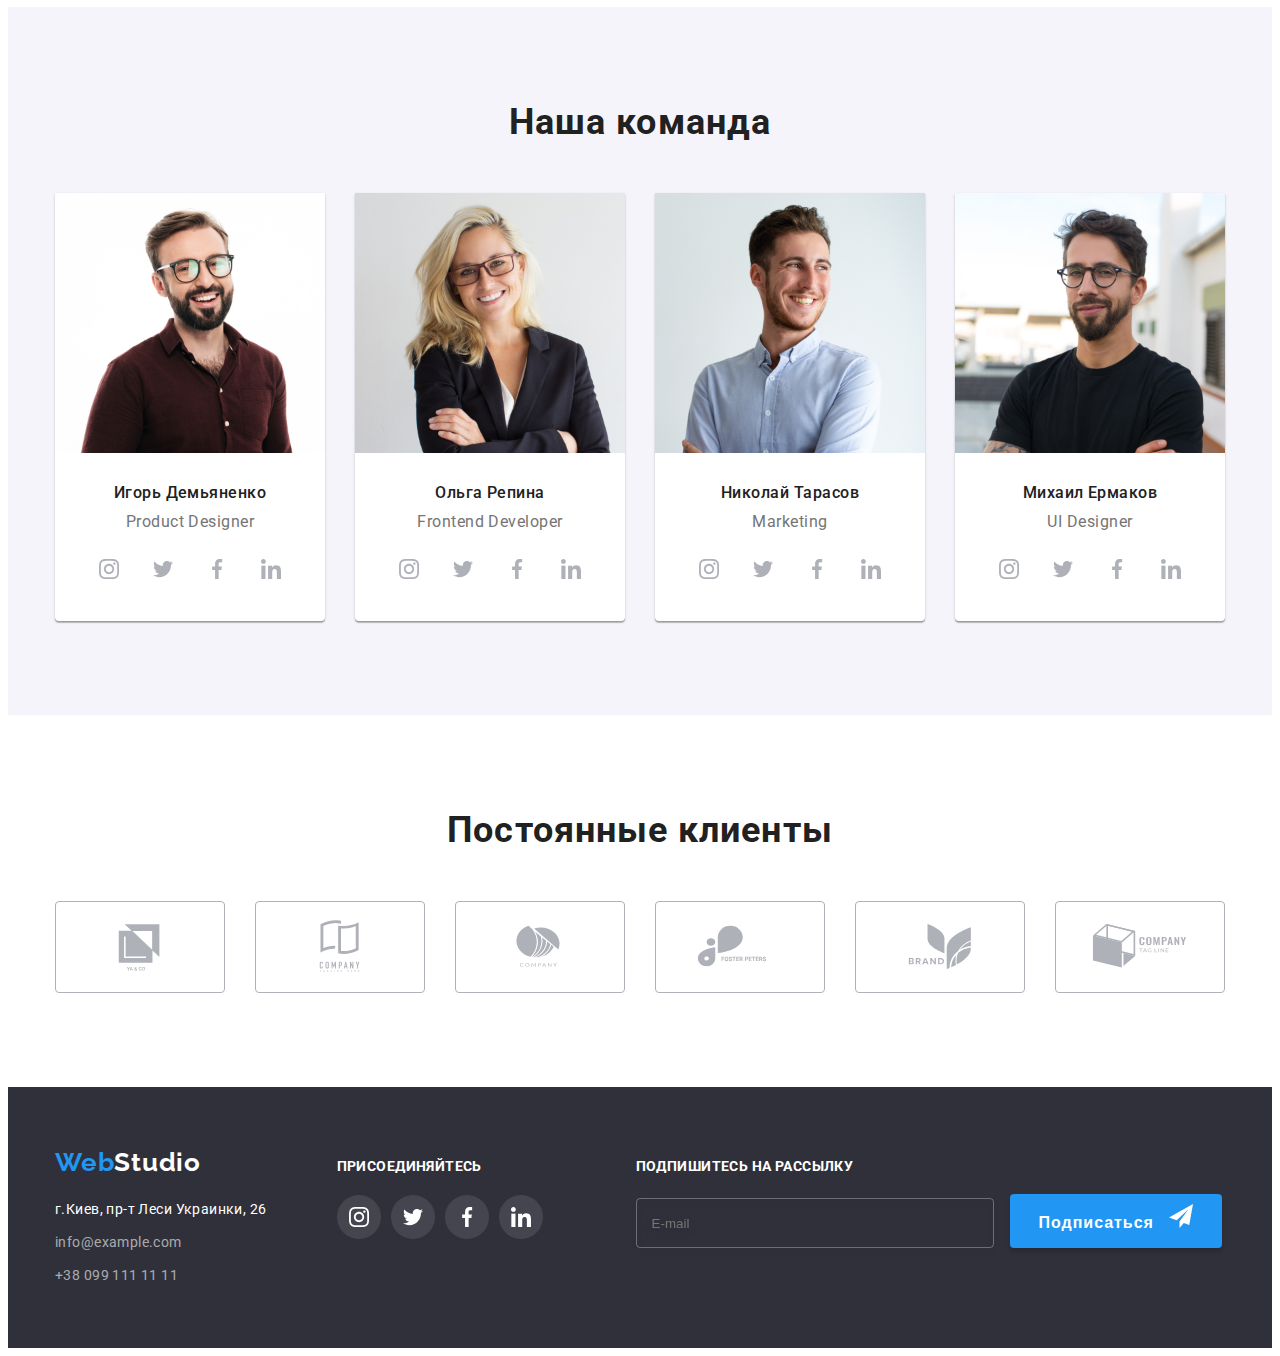
==== commit 20422d2e: "done" ====
--- a/index.html
+++ b/index.html
@@ -366,8 +366,19 @@
                 </li>
                 </ul>
             </div>
-        </div>
-
+        
+        <div class="futer-form">
+            <p class="form-title">
+                Подпишитесь на рассылку
+            </p>
+            <form class="online-form">
+                <input type="email" placeholder="E-mail" name="user-mail" class="futer-input" required/>
+                <button type="submit" class=" futer-form-button">Подписаться <svg class="form-soc-icon" width="24px" height="24px" >
+                    <use href="./images/icons.svg#icon-send"></use>
+                </svg> </button>
+            </form>
+        </div>
+    </div>
 
     </footer>
     <div class="backdrop is-hidden" data-modal>
@@ -378,6 +389,58 @@
             <button type="button" class="modal-close-btn" data-modal-close><svg class="benefits-soc-icon" width="11px" height="11px" >
                 <use href="./images/icons.svg#icon-Vector"></use>
             </svg></button>
+            <p class="modal-title">Оставьте свои данные, мы вам перезвоним</p>
+            <form class="modal-form">
+                <div class="modal-field">
+            <label for="user-name" class="modal-label">
+                Имя
+            </label>
+                <div class="input-wrap">
+                    <input type="text" name="user-name" class="modal-input" id="user-name" required/>
+            <svg class="input-icon" width="12" height="12">
+                <use href="./images/icons.svg#icon-Vector-01"></use>
+            </svg>
+        </div>
+        </div>
+        <div class="modal-field">
+            <label for="user-tel" class="modal-label">
+                Телефон
+            </label>
+            <div class="input-wrap">
+                    <input type="tel" name="user-tel" class="modal-input" id="user-tel" required/>
+                    <svg class="input-icon" width="13" height="13">
+                        <use href="./images/icons.svg#icon-Vector-02"></use>
+                    </svg>
+                </div>
+            </div>
+        <div class="modal-field">
+            <label for="user-email" class="modal-label">
+                Почта 
+            </label>   
+            <div class="input-wrap">   
+                    <input type="email" name="user-email" class="modal-input" id="user-email" required/>
+                    <svg class="input-icon" width="15" height="12">
+                        <use href="./images/icons.svg#icon-Vector-03"></use>
+                    </svg>
+        </div>
+    </div> 
+        <div class="modal-field coments">
+            <label for="other-text" class="modal-label">
+                Комментарий
+            </label>
+                    <textarea name="modal-text" class="modal-text-area modal-input" id="other-text" placeholder="Введите текст"></textarea>
+                    </div>
+
+                    <div class="modal-field-check">
+                    <input type="checkbox" name="privacy"  id="privacy" class=" input-check visually-hidden "  /> 
+                    <label for="privacy" class="check-text">
+                        
+                     Соглашаюсь с рассылкой и принимаю&nbsp; <a href="" class="link-doc">Условия договора  </a> 
+                </label>
+                </div>
+
+                <button type="submit" class="button form-button">Отправить</button>
+            </form>
         </div>
     </div>
     <script src="./js/modal.js"></script>
--- a/css/styles.css
+++ b/css/styles.css
@@ -260,7 +260,161 @@
     background-color: var(--background-white-color);
     border-radius: 4px;
     transition: transform 300ms linear;
-}
+
+    padding: 40px;
+}
+
+.modal-title {
+    font-weight: 700;
+    font-size: 20px;
+    line-height: 1.15;
+    text-align: center;
+    letter-spacing: 0.03em;
+    text-align: center;
+    color: var(--header-color);
+    margin-bottom: 12px;
+}
+.modal-label{
+    display: block;
+    margin-bottom: 4px;
+    font-size: 12px;
+line-height: calc(14/12);
+letter-spacing: 0.01em;
+color: var(--primary-text-color);
+}
+
+.modal-input {
+    border: 1px solid rgba(33, 33, 33, 0.2);
+    border-radius: 4px;
+    width: 100%;
+    height: 40px;
+    background-color: transparent;
+    padding-left: 42px;
+    outline: transparent;
+    transition: color 250ms linear, border-color 250ms linear,
+    transform 250ms cubic-bezier(0.4, 0, 0.2, 1);
+}
+    
+    
+    .modal-input:focus {
+        outline: 1px solid  var(--accent-color);
+        border-color: var(--accent-color);
+        border-radius: 4px;
+    }
+    .modal-input:focus + .input-icon {
+        fill: var(--accent-color);
+    }
+
+    .modal-field:not(:last-child){
+    margin-bottom: 10px;
+    }
+
+    .modal-field-check {
+        margin-bottom: 30px;
+    }
+    .modal-field.coments {
+        margin-bottom: 20px;
+    }
+
+    .modal-text-area {
+        border: 1px solid rgba(33, 33, 33, 0.2);
+    border-radius: 4px;
+    width: 100%;
+    height: 120px;
+    padding: 12px 16px;
+    resize: none;
+    }
+
+   
+    .check-text{
+        font-size: 14px;
+        line-height: 1.71;
+        letter-spacing: 0.03em;
+        color: var(--primary-text-color);
+        display: flex;
+        align-items: center;
+        position: relative;
+        }
+
+    .check-text::before{
+        content: "";
+        width: 16px;
+        height: 15px;
+        border: 2px solid;
+        color: var(--header-color);
+        margin-right: 7px;
+    }
+
+    .input-check:checked + .check-text::before{
+        background-color: var(--accent-color);
+        background-image: url(../images/Vector5.svg);
+        background-repeat: no-repeat;
+        background-position: center;
+        border: none;
+        margin-right: 7px;
+    }
+
+
+    
+    /* .check-text span {
+  width: 20px;
+  height: 20px;
+  border: 1px solid rgba(34, 34, 34, 0.2);
+  margin-right: 5px;
+  display: flex;
+  align-items: center;
+  justify-content: center;
+}
+
+.check-icon {
+  fill: transparent;
+}
+
+.input-check:checked + .check-text span {
+  background-color: var(--accent-color);
+  border: none;
+}
+
+.input-check:checked + .check-text .check-icon {
+  fill: #ffffff;
+} */
+
+
+      
+
+    .input-icon {
+        position: absolute;
+        left: 15px;
+        top: 50%;
+        transform: translateY(-50%);
+    }
+
+    .input-wrap {
+        position: relative;
+        
+    }
+
+    .link-doc {
+        color: var(--accent-color);
+    }
+
+    .form-text-doc{
+        margin-left: 8px;
+    }
+
+    .modal-text-area::placeholder {
+    font-size: 12px;
+    line-height: calc(14/12);
+    letter-spacing: 0.01em;
+    color: rgba(117, 117, 117, 0.5);
+    }
+
+    .form-button {
+        display: block;
+        margin: 0 auto;
+    }
+
+
 .backdrop.is-hidden .modal {
     transform: translate(-50%, -50%) scale(0);
 }
@@ -639,6 +793,54 @@
 
 }
 
+.form-title {
+    font-weight: 700;
+font-size: 14px;
+line-height: calc(16/14);
+letter-spacing: 0.03em;
+color: var(--background-white-color);
+text-transform: uppercase;
+margin-bottom: 20px;
+}
+
+.futer-form {
+    margin-left: 93px;
+}
+
+.futer-form-button{
+    background: var(--accent-color);
+    color: var(--background-white-color);
+    box-shadow: 0px 4px 4px rgba(0, 0, 0, 0.15);
+    border-radius: 4px;
+    min-width: 200px;
+    min-height: 50px;   
+    margin-left: 12px;
+    border-style: none;
+    padding: 10px 29px;
+
+    font-style: normal;
+    font-weight: 700;
+    font-size: 16px;
+    line-height: 1.88;
+    align-items: center;
+    text-align: center;
+    letter-spacing: 0.06em;
+}
+
+.form-soc-icon {
+    margin-left: 10px;
+}
+
+.futer-input {
+    padding: 16px 15px;
+    background-color: transparent;
+    border: 1px solid rgba(255, 255, 255, 0.3);
+    filter: drop-shadow(0px 4px 4px rgba(0, 0, 0, 0.15));
+    border-radius: 4px;
+    width: 358px;
+    min-height: 50px;
+}
+
 /* -------------- PORTFOLIO -------------- */
 .subject-button {
     color: var(--header-color);
